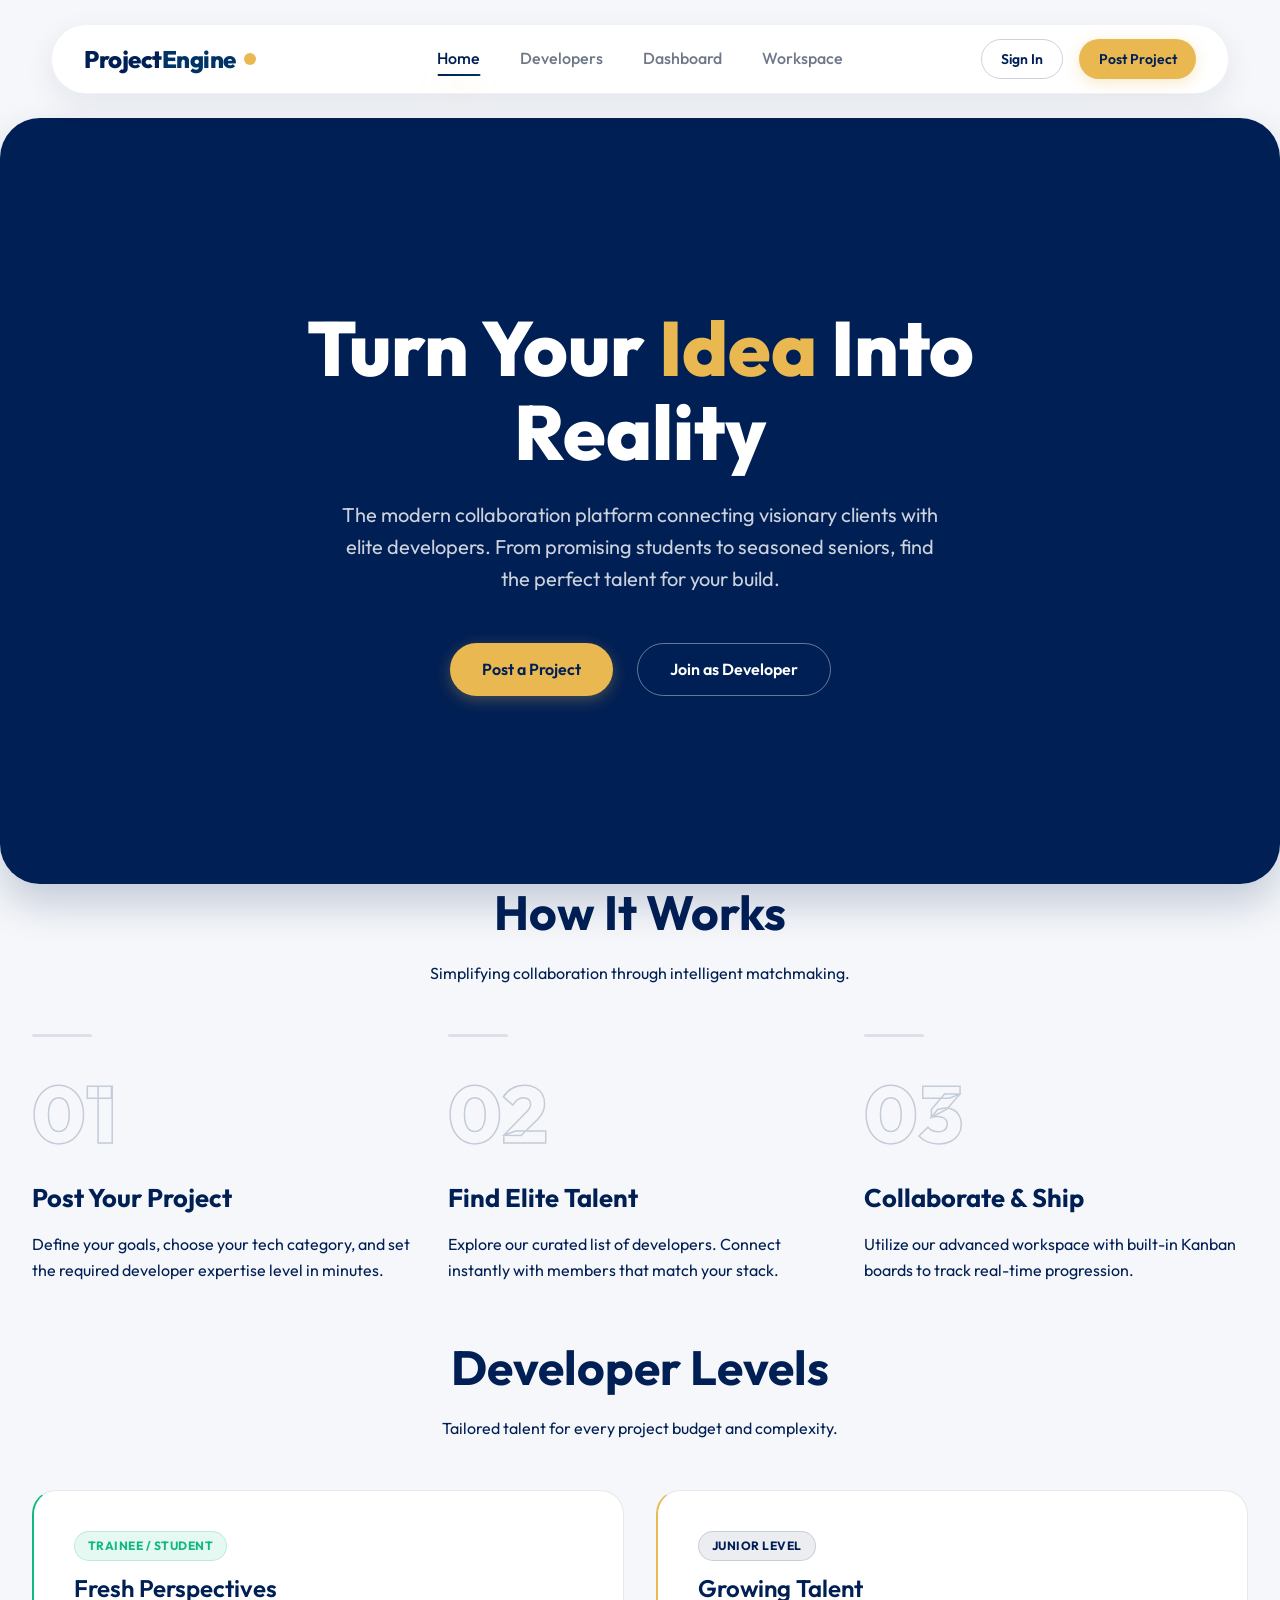
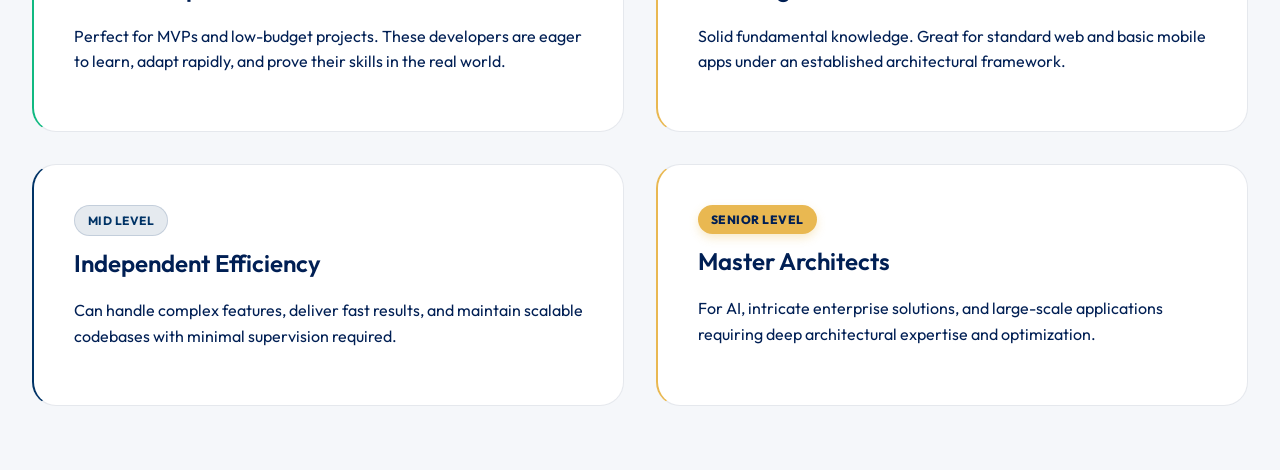
==== index.html @ 0b4de9d3 "Initial commit : ProjectEngine Version 1.0" ====
<!DOCTYPE html>
<html lang="en">
<head>
    <meta charset="UTF-8">
    <meta name="viewport" content="width=device-width, initial-scale=1.0">
    <title>ProjectEngine | Smart Project Collaboration</title>
    <meta name="description" content="Connect clients with developers of all levels. Turn your idea into reality.">
    <link rel="stylesheet" href="style.css">
</head>
<body>
    <nav class="navbar">
        <div class="logo">Project<span>Engine</span><div class="logo-dot"></div></div>
        <ul class="nav-links">
            <li><a href="index.html" class="nav-item active">Home</a></li>
            <li><a href="developers.html" class="nav-item">Developers</a></li>
            <li><a href="dashboard.html" class="nav-item">Dashboard</a></li>
            <li><a href="workspace.html" class="nav-item">Workspace</a></li>
        </ul>
        <div class="nav-actions">
            <a href="register.html" class="btn btn-outline btn-sm">Sign In</a>
            <a href="post-project.html" class="btn btn-primary btn-sm">Post Project</a>
        </div>
    </nav>

    <main class="main-content">
        <section class="hero container">
            <div class="hero-glow"></div>
            <div class="hero-content">
                <h1>Turn Your <span class="gradient-text">Idea</span> Into Reality</h1>
                <p class="hero-subtitle">The modern collaboration platform connecting visionary clients with elite developers. From promising students to seasoned seniors, find the perfect talent for your build.</p>
                <div class="hero-actions">
                    <a href="post-project.html" class="btn btn-primary">Post a Project</a>
                    <a href="register.html" class="btn btn-outline">Join as Developer</a>
                </div>
            </div>
        </section>

        <section class="container mb-8">
            <div class="text-center mb-8">
                <h2>How It <span class="gradient-text">Works</span></h2>
                <p class="text-secondary">Simplifying collaboration through intelligent matchmaking.</p>
            </div>
            <div class="grid grid-3">
                <div class="process-card">
                    <div class="process-number">01</div>
                    <div class="process-content">
                        <h3>Post Your Project</h3>
                        <p class="text-secondary">Define your goals, choose your tech category, and set the required developer expertise level in minutes.</p>
                    </div>
                </div>
                <div class="process-card">
                    <div class="process-number">02</div>
                    <div class="process-content">
                        <h3>Find Elite Talent</h3>
                        <p class="text-secondary">Explore our curated list of developers. Connect instantly with members that match your stack.</p>
                    </div>
                </div>
                <div class="process-card">
                    <div class="process-number">03</div>
                    <div class="process-content">
                        <h3>Collaborate & Ship</h3>
                        <p class="text-secondary">Utilize our advanced workspace with built-in Kanban boards to track real-time progression.</p>
                    </div>
                </div>
            </div>
        </section>

        <section class="container mt-8 mb-8">
            <div class="text-center mb-8">
                <h2>Developer <span class="gradient-text">Levels</span></h2>
                <p class="text-secondary">Tailored talent for every project budget and complexity.</p>
            </div>
            <div class="grid grid-2x2">
                <div class="card" style="border-left: 2px solid var(--success);">
                    <span class="level-badge badge-trainee mb-2">Trainee / Student</span>
                    <h3>Fresh Perspectives</h3>
                    <p class="text-secondary">Perfect for MVPs and low-budget projects. These developers are eager to learn, adapt rapidly, and prove their skills in the real world.</p>
                </div>
                <div class="card" style="border-left: 2px solid var(--accent);">
                    <span class="level-badge badge-junior mb-2">Junior Level</span>
                    <h3>Growing Talent</h3>
                    <p class="text-secondary">Solid fundamental knowledge. Great for standard web and basic mobile apps under an established architectural framework.</p>
                </div>
                <div class="card" style="border-left: 2px solid var(--primary-light);">
                    <span class="level-badge badge-mid mb-2">Mid Level</span>
                    <h3>Independent Efficiency</h3>
                    <p class="text-secondary">Can handle complex features, deliver fast results, and maintain scalable codebases with minimal supervision required.</p>
                </div>
                <div class="card" style="border-left: 2px solid var(--warning);">
                    <span class="level-badge badge-senior mb-2">Senior Level</span>
                    <h3>Master Architects</h3>
                    <p class="text-secondary">For AI, intricate enterprise solutions, and large-scale applications requiring deep architectural expertise and optimization.</p>
                </div>
            </div>
        </section>
    </main>
    <script src="script.js?v=1.1"></script>
</body>
</html>
---- style.css ----
/* Base Styles & Variables */
@import url('https://fonts.googleapis.com/css2?family=Outfit:wght@300;400;500;600;700;800&display=swap');

:root {
  --bg-color: #F5F7FA;
  --bg-card: #FFFFFF;
  --bg-card-hover: #FFFFFF;
  --primary: #001F54;
  --primary-light: #003366;
  --accent: #E9B851;
  --primary-gradient: linear-gradient(135deg, #001F54, #003366);
  --accent-glow: 0 10px 25px rgba(233, 184, 81, 0.4);
  --text-primary: #001F54;
  --text-secondary: #6E7787;
  --border-color: rgba(0, 31, 84, 0.1);
  --border-glow: rgba(0, 31, 84, 0.15);
  --font-family: 'Outfit', sans-serif;
  --nav-height: 70px;
  
  --success: #10b981;
  --warning: #E9B851;
  --danger: #ef4444;
}

* {
  margin: 0;
  padding: 0;
  box-sizing: border-box;
}

body {
  font-family: var(--font-family);
  background-color: var(--bg-color);
  color: var(--text-primary);
  line-height: 1.6;
  min-height: 100vh;
  display: flex;
  flex-direction: column;
  overflow-x: hidden;
}

a {
  text-decoration: none;
  color: inherit;
  transition: all 0.3s ease;
}

ul {
  list-style: none;
}

/* Typography */
h1 { font-size: clamp(3rem, 6vw, 5rem); line-height: 1.1; font-weight: 800; margin-bottom: 1.5rem; }
h2 { font-size: clamp(2rem, 4vw, 3rem); line-height: 1.2; font-weight: 700; margin-bottom: 1.2rem; }
h3 { font-size: 1.5rem; font-weight: 600; margin-bottom: 1rem; }
p { margin-bottom: 1rem; }

.gradient-text {
  color: var(--primary);
}

.text-center { text-align: center; }
.mb-2 { margin-bottom: 0.5rem; }
.mb-4 { margin-bottom: 1.5rem; }
.mb-8 { margin-bottom: 3rem; }
.mt-4 { margin-top: 1.5rem; }
.mt-8 { margin-top: 3rem; }

/* Buttons */
.btn {
  display: inline-flex;
  align-items: center;
  justify-content: center;
  padding: 0.8rem 2rem;
  border-radius: 50px;
  font-weight: 600;
  font-size: 1rem;
  cursor: pointer;
  border: none;
  transition: all 0.3s cubic-bezier(0.4, 0, 0.2, 1);
  gap: 0.5rem;
}

.btn-primary {
  background: var(--accent);
  color: var(--primary);
  box-shadow: 0 4px 15px rgba(233, 184, 81, 0.3);
}

.btn-primary:hover {
  transform: translateY(-2px);
  box-shadow: var(--accent-glow);
}

.btn-outline {
  background: transparent;
  color: var(--primary);
  border: 1px solid rgba(0, 31, 84, 0.2);
  backdrop-filter: blur(5px);
}

.btn-outline:hover {
  border-color: var(--primary);
  color: #FFFFFF;
  box-shadow: 0 0 15px var(--border-glow);
  background: var(--primary);
}

.hero .btn-outline {
  color: #FFFFFF;
  border-color: rgba(255, 255, 255, 0.4);
}

.hero .btn-outline:hover {
  background: #FFFFFF;
  color: var(--primary);
  border-color: #FFFFFF;
  box-shadow: 0 0 20px rgba(255, 255, 255, 0.3);
}

.btn-sm {
  padding: 0.5rem 1.2rem;
  font-size: 0.875rem;
}

.btn-block {
  width: 100%;
}

/* Cards */
.card {
  background: var(--bg-card);
  backdrop-filter: blur(12px);
  -webkit-backdrop-filter: blur(12px);
  border: 1px solid var(--border-color);
  border-radius: 24px;
  padding: 2.5rem;
  transition: all 0.4s cubic-bezier(0.4, 0, 0.2, 1);
  position: relative;
  overflow: hidden;
}

.card::before {
  content: '';
  position: absolute;
  top: 0; left: 0; right: 0; height: 1px;
  background: linear-gradient(90deg, transparent, rgba(255,255,255,0.2), transparent);
  opacity: 0;
  transition: opacity 0.4s ease;
}

.card:hover {
  background: var(--bg-card-hover);
  transform: translateY(-5px);
  box-shadow: 0 20px 40px rgba(0, 31, 84, 0.08);
  border-color: rgba(0, 31, 84, 0.1);
}

.card:hover::before {
  opacity: 1;
}

/* Navigation */
.navbar {
  height: var(--nav-height);
  display: flex;
  align-items: center;
  justify-content: space-between;
  padding: 0 2rem;
  background: #FFFFFF;
  border-radius: 50px;
  max-width: 1340px;
  width: 92%;
  margin: 1.5rem auto 0;
  box-shadow: 0 10px 30px rgba(0, 31, 84, 0.08);
  position: fixed;
  top: 0;
  left: 0;
  right: 0;
  z-index: 1000;
  border: 1px solid rgba(0, 31, 84, 0.05);
  transition: transform 0.4s cubic-bezier(0.33, 1, 0.68, 1);
}

.logo {
  font-size: 1.5rem;
  font-weight: 800;
  display: flex;
  align-items: center;
  letter-spacing: -0.5px;
  color: var(--primary);
  flex: 1;
}

.logo span {
  color: var(--primary-light);
}

.logo-dot {
  width: 12px;
  height: 12px;
  background: var(--accent);
  border-radius: 50%;
  margin-left: 0.5rem;
}

.nav-links {
  display: flex;
  gap: 2.5rem;
  align-items: center;
  justify-content: center;
}

.nav-item {
  font-weight: 500;
  color: var(--text-secondary);
  position: relative;
  padding: 0.5rem 0;
}

.nav-item:hover, .nav-item.active {
  color: var(--text-primary);
}

.nav-item::after {
  content: '';
  position: absolute;
  bottom: 0;
  left: 50%;
  transform: translateX(-50%);
  width: 0;
  height: 2px;
  background: var(--primary-gradient);
  border-radius: 2px;
  transition: width 0.3s ease;
  box-shadow: var(--accent-glow);
}

.nav-item:hover::after, .nav-item.active::after {
  width: 100%;
}

.nav-actions {
  display: flex;
  gap: 1rem;
  flex: 1;
  justify-content: flex-end;
}

/* Layout */
.container {
  max-width: 1400px;
  margin: 0 auto;
  padding: 0 2rem;
}

.main-content {
  margin-top: calc(var(--nav-height) + 3rem);
  flex: 1;
  padding-bottom: 4rem;
}

/* Hero Section */
.hero {
  min-height: calc(100vh - var(--nav-height) - 4rem);
  display: flex;
  align-items: center;
  justify-content: center;
  text-align: center;
  position: relative;
  padding: 6rem 2rem;
  background: var(--primary);
  border-radius: 40px;
  margin-top: 0;
  color: #FFFFFF;
  box-shadow: 0 20px 40px rgba(0, 31, 84, 0.2);
}
.hero h1 { color: #FFFFFF; }
.hero .gradient-text { color: var(--accent); }

.hero-glow {
  display: none;
}

.hero-content {
  max-width: 900px;
  animation: fadeUp 1s ease-out forwards;
}

.hero-subtitle {
  color: rgba(255,255,255,0.8);
  font-size: 1.25rem;
  margin-bottom: 3rem;
  max-width: 600px;
  margin-left: auto;
  margin-right: auto;
}

.hero-actions {
  display: flex;
  justify-content: center;
  gap: 1.5rem;
}

/* Grid Layouts */
.grid {
  display: grid;
  gap: 2rem;
}

.grid-3 {
  grid-template-columns: repeat(auto-fit, minmax(300px, 1fr));
}

.grid-2 {
  grid-template-columns: repeat(auto-fit, minmax(320px, 1fr));
}

.grid-2x2 {
  grid-template-columns: repeat(2, 1fr);
}

@media (max-width: 992px) {
  .grid-2x2 {
    grid-template-columns: 1fr;
  }
}

/* Process Steps */
.process-card {
  background: transparent;
  padding: 2.5rem 0;
  display: flex;
  flex-direction: column;
  gap: 1.5rem;
  transition: all 0.3s ease;
  position: relative;
}

.process-card::before {
  content: '';
  position: absolute;
  top: 0;
  left: 0;
  width: 60px;
  height: 3px;
  background: var(--border-color);
  transition: all 0.4s cubic-bezier(0.4, 0, 0.2, 1);
  border-radius: 3px;
}

.process-card:hover {
  transform: translateY(-5px);
}

.process-card:hover::before {
  background: var(--accent);
  width: 100%;
}

.process-number {
  font-size: 5rem;
  font-weight: 800;
  line-height: 1;
  color: transparent;
  -webkit-text-stroke: 1.5px rgba(0, 31, 84, 0.2);
  transition: all 0.3s ease;
}

.process-card:hover .process-number {
  -webkit-text-stroke: 2px var(--accent);
}

.process-content h3 {
  font-size: 1.6rem;
  color: var(--primary);
  font-weight: 700;
  margin-bottom: 0.8rem;
}

/* Forms */
.form-container {
  max-width: 600px;
  margin: 0 auto;
}

.form-group {
  margin-bottom: 1.8rem;
}

.form-label {
  display: block;
  margin-bottom: 0.8rem;
  font-weight: 500;
  color: var(--text-primary);
}

.form-control {
  width: 100%;
  padding: 1rem 1.2rem;
  background: #FFFFFF;
  border: 1px solid rgba(0, 31, 84, 0.15);
  border-radius: 12px;
  color: var(--text-primary);
  font-family: var(--font-family);
  font-size: 1rem;
  transition: all 0.3s ease;
}

.form-control:focus {
  outline: none;
  border-color: var(--primary);
  box-shadow: 0 0 0 4px rgba(0, 31, 84, 0.1);
  background: #FFFFFF;
}

.form-control::placeholder {
  color: var(--text-secondary);
}

textarea.form-control {
  min-height: 150px;
  resize: vertical;
}

select.form-control {
  appearance: none;
  background-image: url("data:image/svg+xml,%3Csvg xmlns='http://www.w3.org/2000/svg' width='24' height='24' viewBox='0 0 24 24' fill='none' stroke='%23a4b0be' stroke-width='2' stroke-linecap='round' stroke-linejoin='round'%3E%3Cpolyline points='6 9 12 15 18 9'%3E%3C/polyline%3E%3C/svg%3E");
  background-repeat: no-repeat;
  background-position: right 1rem center;
  background-size: 1em;
}

/* Custom Radio/Tabs without JS */
.role-tabs {
  display: flex;
  gap: 1rem;
  margin-bottom: 2rem;
  background: rgba(255,255,255,0.4);
  padding: 0.5rem;
  border-radius: 16px;
  border: 1px solid var(--border-color);
}

.role-tabs input[type="radio"] {
  display: none;
}

.role-tabs label {
  flex: 1;
  text-align: center;
  padding: 1rem;
  border-radius: 12px;
  cursor: pointer;
  font-weight: 600;
  transition: all 0.3s ease;
  color: var(--text-secondary);
}

.role-tabs input[type="radio"]:checked + label {
  background: var(--primary);
  color: #FFFFFF;
  box-shadow: 0 4px 15px rgba(0, 31, 84, 0.2);
}

/* CSS Logic for Developer Fields */
.dev-fields {
  display: none;
  animation: fadeIn 0.4s ease;
}

#role-dev:checked ~ .dev-fields {
  display: block;
}

/* Developer Cards */
.dev-card {
  display: flex;
  flex-direction: column;
}

.dev-header {
  display: flex;
  align-items: center;
  gap: 1rem;
  margin-bottom: 1.5rem;
}

.dev-avatar {
  width: 64px;
  height: 64px;
  border-radius: 50%;
  background: var(--primary);
  color: #FFFFFF;
  display: flex;
  align-items: center;
  justify-content: center;
  font-size: 1.5rem;
  font-weight: 700;
  border: 2px solid var(--bg-card);
  box-shadow: 0 4px 15px rgba(0, 31, 84, 0.15);
}

.dev-info h3 {
  margin-bottom: 0.2rem;
}

.level-badge {
  display: inline-block;
  padding: 0.3rem 0.8rem;
  border-radius: 50px;
  font-size: 0.75rem;
  font-weight: 700;
  letter-spacing: 0.5px;
  text-transform: uppercase;
}

/* Badges styling */
.badge-trainee { background: rgba(16, 185, 129, 0.1); color: var(--success); border: 1px solid rgba(16, 185, 129, 0.2); }
.badge-junior { background: rgba(0, 31, 84, 0.08); color: var(--primary); border: 1px solid rgba(0, 31, 84, 0.15); }
.badge-mid { background: rgba(0, 51, 102, 0.1); color: var(--primary-light); border: 1px solid rgba(0, 51, 102, 0.15); }
.badge-senior { background: var(--accent); color: var(--primary); border: none; font-weight: 800; box-shadow: 0 4px 10px rgba(233, 184, 81, 0.3); }

.skills-container {
  display: flex;
  flex-wrap: wrap;
  gap: 0.5rem;
  margin-top: 1.5rem;
  margin-bottom: 1.5rem;
}

.skill-tag {
  background: rgba(255, 255, 255, 0.05);
  border: 1px solid var(--border-color);
  padding: 0.4rem 0.8rem;
  border-radius: 8px;
  font-size: 0.85rem;
  color: var(--text-secondary);
}

/* Filtering System (CSS Only) */
.filter-container {
  display: flex;
  justify-content: center;
  gap: 1rem;
  margin-bottom: 3rem;
  flex-wrap: wrap;
}

.filter-btn {
  padding: 0.6rem 1.5rem;
  border-radius: 50px;
  background: rgba(255, 255, 255, 0.05);
  border: 1px solid var(--border-color);
  color: var(--text-secondary);
  cursor: pointer;
  font-weight: 500;
  transition: all 0.3s ease;
}

/* Radio buttons for filtering */
input[name="filter"] { display: none; }

#filter-all:checked ~ .filter-container label[for="filter-all"],
#filter-trainee:checked ~ .filter-container label[for="filter-trainee"],
#filter-junior:checked ~ .filter-container label[for="filter-junior"],
#filter-mid:checked ~ .filter-container label[for="filter-mid"],
#filter-senior:checked ~ .filter-container label[for="filter-senior"] {
  background: var(--primary);
  color: #FFFFFF;
  border-color: transparent;
  box-shadow: 0 4px 15px rgba(0, 31, 84, 0.2);
}

/* Filter logic */
#filter-trainee:checked ~ .grid .dev-card:not(.trainee),
#filter-junior:checked ~ .grid .dev-card:not(.junior),
#filter-mid:checked ~ .grid .dev-card:not(.mid),
#filter-senior:checked ~ .grid .dev-card:not(.senior) {
  display: none;
}

/* Dashboard & Workspace */
.dashboard-layout {
  display: grid;
  grid-template-columns: 250px minmax(0, 1fr);
  gap: 2rem;
}

.sidebar {
  background: var(--bg-card);
  border-right: 1px solid var(--border-color);
  padding: 2rem;
  border-radius: 20px;
  height: fit-content;
}

.sidebar-menu li {
  margin-bottom: 0.5rem;
}

.sidebar-menu a {
  display: block;
  padding: 1rem;
  border-radius: 12px;
  color: var(--text-secondary);
  font-weight: 500;
}

.sidebar-menu a:hover, .sidebar-menu a.active {
  background: rgba(255, 255, 255, 0.05);
  color: var(--text-primary);
}

.project-list-item {
  display: flex;
  align-items: center;
  justify-content: space-between;
  padding: 1.5rem;
  border-bottom: 1px solid var(--border-color);
}

.project-list-item:last-child {
  border-bottom: none;
}

.status-indicator {
  display: flex;
  align-items: center;
  gap: 0.5rem;
  font-size: 0.875rem;
  font-weight: 600;
}

.status-dot {
  width: 8px;
  height: 8px;
  border-radius: 50%;
}

.status-active .status-dot { background: var(--success); box-shadow: 0 0 10px var(--success); }
.status-pending .status-dot { background: var(--warning); box-shadow: 0 0 10px var(--warning); }
.status-closed .status-dot { background: var(--danger); box-shadow: 0 0 10px var(--danger); }

/* Workspace Kanban */
.kanban-board {
  display: flex;
  gap: 1.5rem;
  overflow-x: auto;
  padding-bottom: 1rem;
  min-height: 500px;
}

.kanban-column {
  flex: 1;
  min-width: 300px;
  background: rgba(255, 255, 255, 0.02);
  border-radius: 16px;
  padding: 1.5rem;
  border: 1px solid var(--border-color);
}

.column-header {
  display: flex;
  justify-content: space-between;
  align-items: center;
  margin-bottom: 1.5rem;
}

.task-count {
  background: rgba(255, 255, 255, 0.1);
  padding: 0.2rem 0.6rem;
  border-radius: 50px;
  font-size: 0.8rem;
  font-weight: 600;
}

.task-card {
  background: var(--bg-card);
  border: 1px solid var(--border-color);
  padding: 1.2rem;
  border-radius: 12px;
  margin-bottom: 1rem;
  cursor: pointer;
  transition: all 0.2s;
}

.task-card:hover {
  border-color: var(--accent);
  transform: translateY(-2px);
}

.btn-delete {
  position: absolute;
  top: 0.5rem;
  right: 0.5rem;
  background: none;
  border: none;
  color: var(--text-secondary);
  font-size: 1.2rem;
  cursor: pointer;
  opacity: 0.3;
  transition: all 0.2s;
  line-height: 1;
}

.task-card:hover .btn-delete {
  opacity: 1;
  color: var(--danger);
}

/* Done Column Hover Effect */
.kanban-column:nth-child(3) {
  transition: all 0.3s ease;
}

.kanban-column:nth-child(3):hover {
  background: rgba(16, 185, 129, 0.05);
  border-color: var(--success);
}

/* Progress bar */
.progress-container {
  margin: 2rem 0;
  background: var(--bg-card);
  padding: 1.5rem;
  border-radius: 16px;
  border: 1px solid var(--border-color);
}

.progress-header {
  display: flex;
  justify-content: space-between;
  margin-bottom: 1rem;
}

.progress-track {
  width: 100%;
  height: 8px;
  background: rgba(255, 255, 255, 0.1);
  border-radius: 10px;
  overflow: hidden;
}

.progress-fill {
  height: 100%;
  background: var(--primary-gradient);
  border-radius: 10px;
  position: relative;
}

.progress-fill::after {
  content: '';
  position: absolute;
  top: 0; left: 0; right: 0; bottom: 0;
  background: linear-gradient(90deg, rgba(255,255,255,0) 0%, rgba(255,255,255,0.3) 50%, rgba(255,255,255,0) 100%);
  animation: shimmer 2s infinite;
}

/* Chat UI Visual */
.chat-widget {
  position: fixed;
  bottom: 2rem;
  right: 2rem;
  width: 380px;
  background: #FFFFFF;
  border: 1px solid var(--border-color);
  border-radius: 20px;
  display: flex;
  flex-direction: column;
  overflow: hidden;
  box-shadow: 0 10px 30px rgba(0,0,0,0.15);
  z-index: 100;
  opacity: 0;
  pointer-events: none;
  transform: translateY(20px) scale(0.95);
  transform-origin: bottom right;
  transition: all 0.3s cubic-bezier(0.33, 1, 0.68, 1);
}

.chat-widget.active {
  opacity: 1;
  pointer-events: auto;
  transform: translateY(0) scale(1);
}

.chat-toggle-btn {
  position: fixed;
  bottom: 2rem;
  right: 2rem;
  width: 60px;
  height: 60px;
  border-radius: 50%;
  background: var(--primary);
  color: #FFFFFF;
  border: none;
  font-size: 1.8rem;
  display: flex;
  align-items: center;
  justify-content: center;
  box-shadow: 0 10px 25px rgba(0, 31, 84, 0.2);
  cursor: pointer;
  z-index: 99;
  transition: all 0.3s ease;
}

.chat-toggle-btn:hover {
  transform: translateY(-5px) scale(1.05);
  background: var(--primary-light);
}

.chat-toggle-btn.hidden {
  opacity: 0;
  pointer-events: none;
  transform: scale(0.8);
}

.chat-header {
  padding: 1.2rem;
  background: #F5F7FA;
  border-bottom: 1px solid var(--border-color);
  display: flex;
  align-items: center;
  gap: 1rem;
}

.chat-messages {
  height: 300px;
  padding: 1.5rem;
  overflow-y: auto;
  display: flex;
  flex-direction: column;
  gap: 1rem;
}

.message {
  max-width: 80%;
  padding: 0.8rem 1rem;
  border-radius: 12px;
  font-size: 0.9rem;
}

.msg-received {
  background: rgba(255, 255, 255, 0.05);
  border: 1px solid var(--border-color);
  align-self: flex-start;
  border-bottom-left-radius: 4px;
}

.msg-sent {
  background: var(--primary);
  color: #FFFFFF;
  align-self: flex-end;
  border-bottom-right-radius: 4px;
}

.chat-input {
  padding: 1rem;
  border-top: 1px solid var(--border-color);
  display: flex;
  gap: 0.5rem;
}

.chat-input input {
  flex: 1;
  background: rgba(0,0,0,0.05);
  border: 1px solid var(--border-color);
  border-radius: 50px;
  padding: 0.5rem 1rem;
  color: #1A1A1A;
}

/* Animations */
@keyframes fadeUp {
  from { opacity: 0; transform: translateY(30px); }
  to { opacity: 1; transform: translateY(0); }
}

@keyframes fadeIn {
  from { opacity: 0; }
  to { opacity: 1; }
}

@keyframes shimmer {
  0% { transform: translateX(-100%); }
  100% { transform: translateX(100%); }
}

/* Responsive */
@media (max-width: 768px) {
  .nav-links { display: none; } /* Simplified for HTML/CSS only */
  
  .dashboard-layout {
    grid-template-columns: 1fr;
  }
  
  .chat-widget {
    bottom: 1rem; right: 1rem; left: 1rem;
    width: auto;
  }
  
  .hero h1 { font-size: 2.5rem; }
}
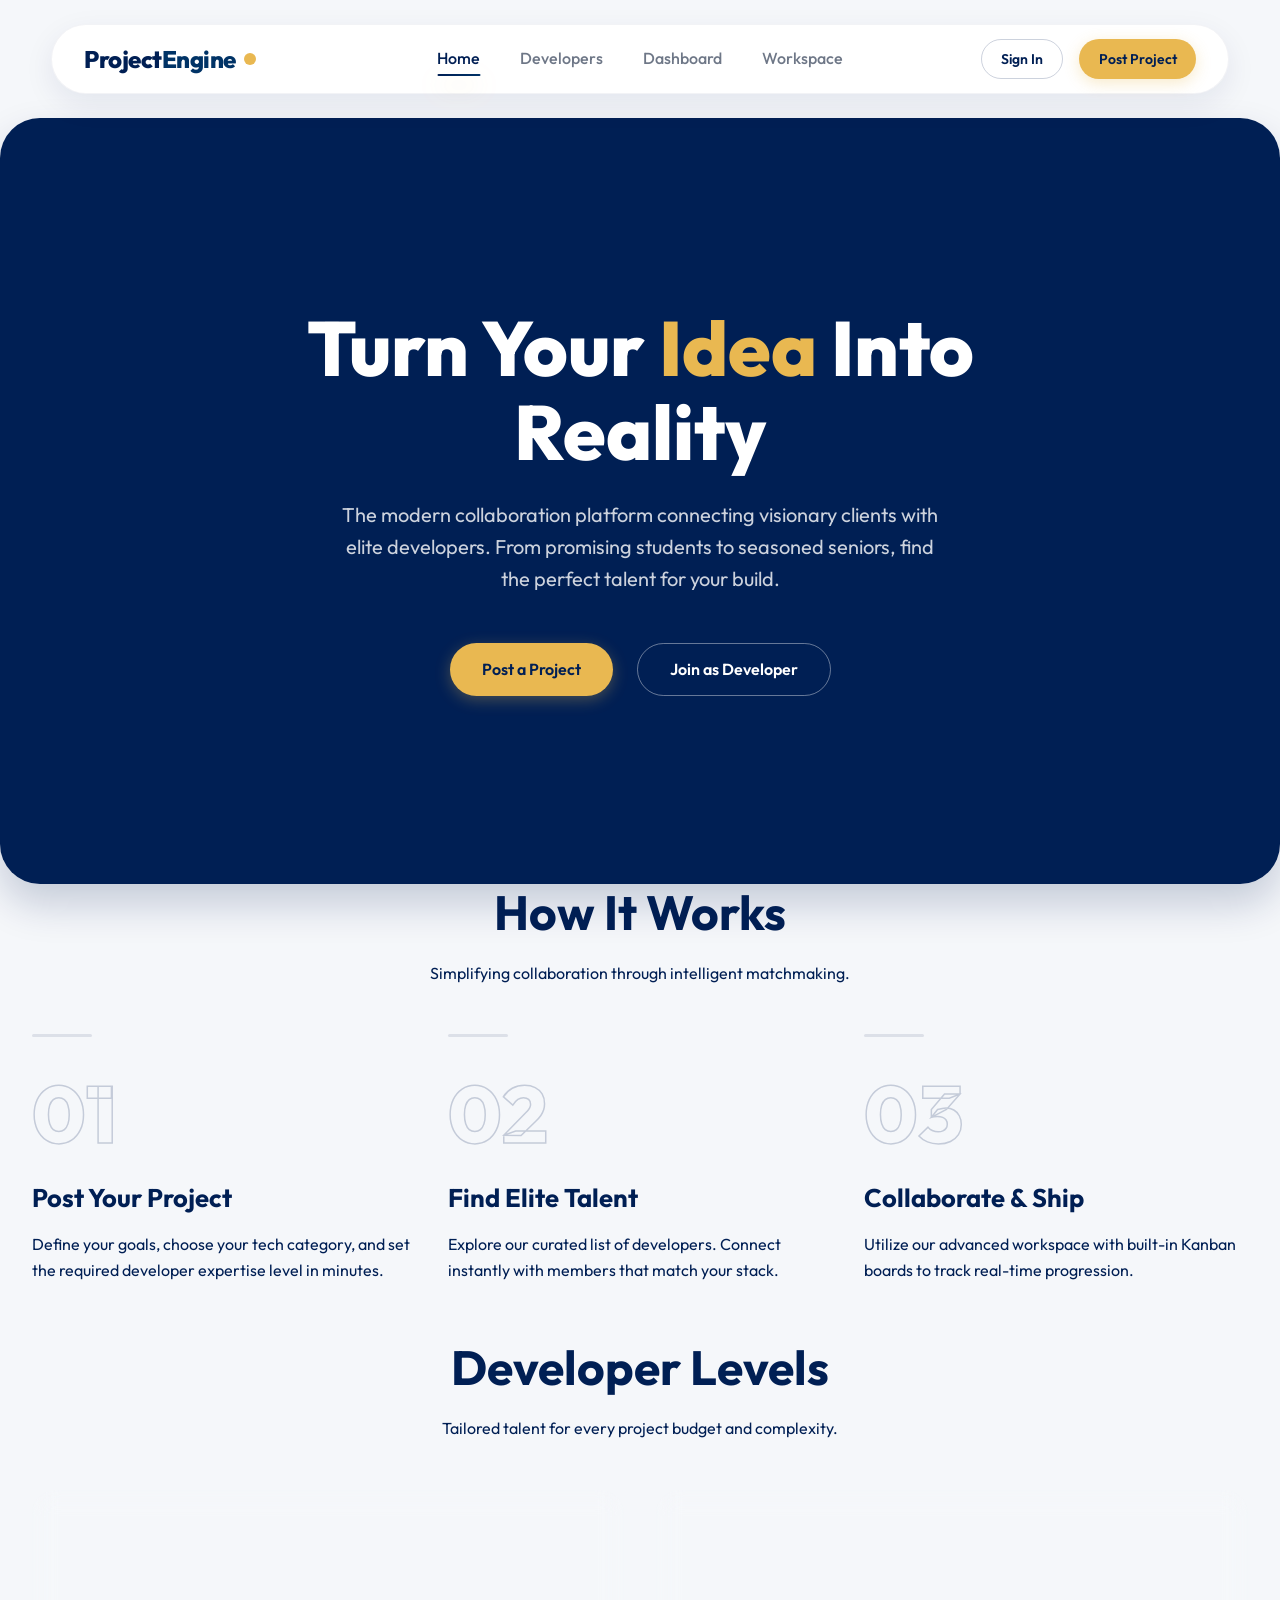
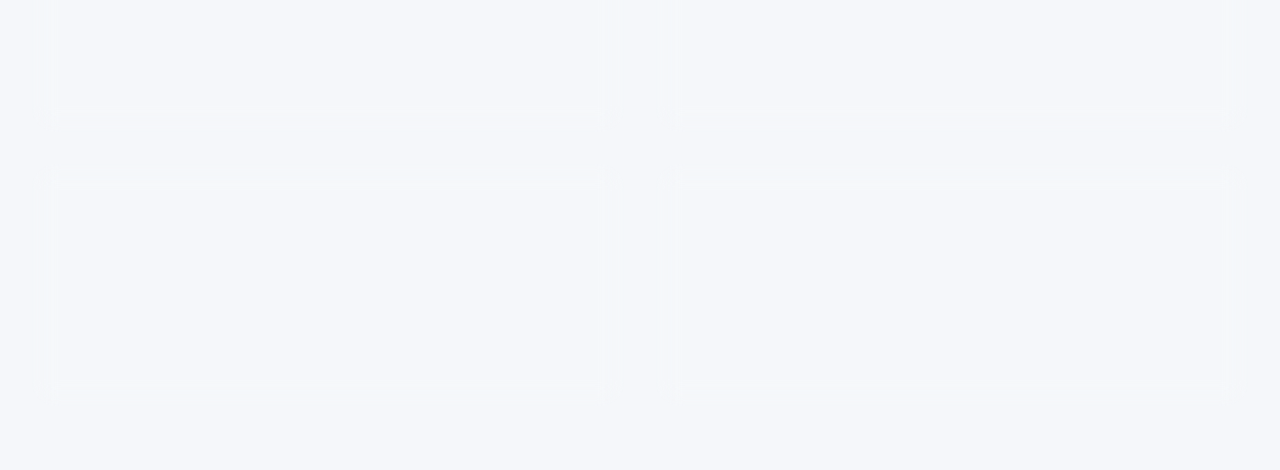
==== commit ca540465: "Signed-off-by: qhmed67 <ahmedalmslm74@gmail.com>" ====
--- a/index.html
+++ b/index.html
@@ -94,6 +94,6 @@
             </div>
         </section>
     </main>
-    <script src="script.js?v=1.1"></script>
+    <script src="script.js?v=2.0"></script>
 </body>
 </html>
